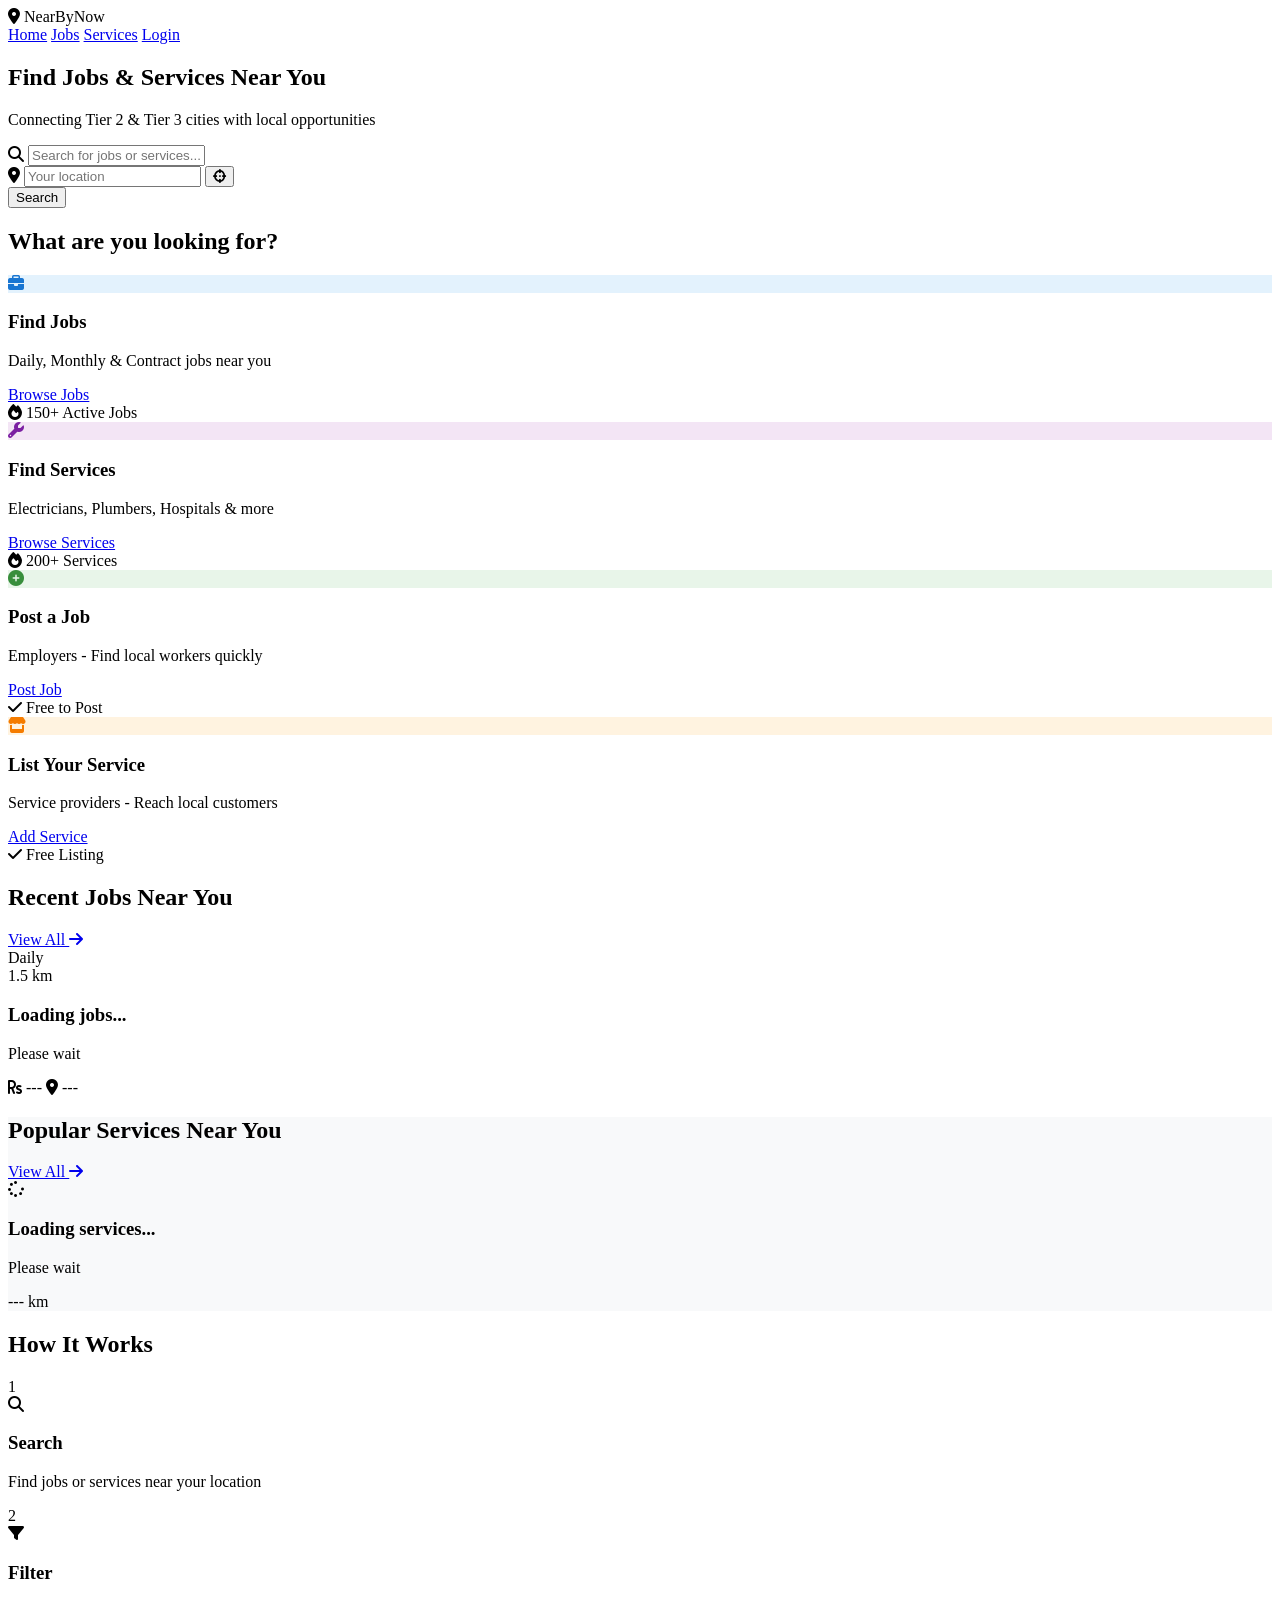
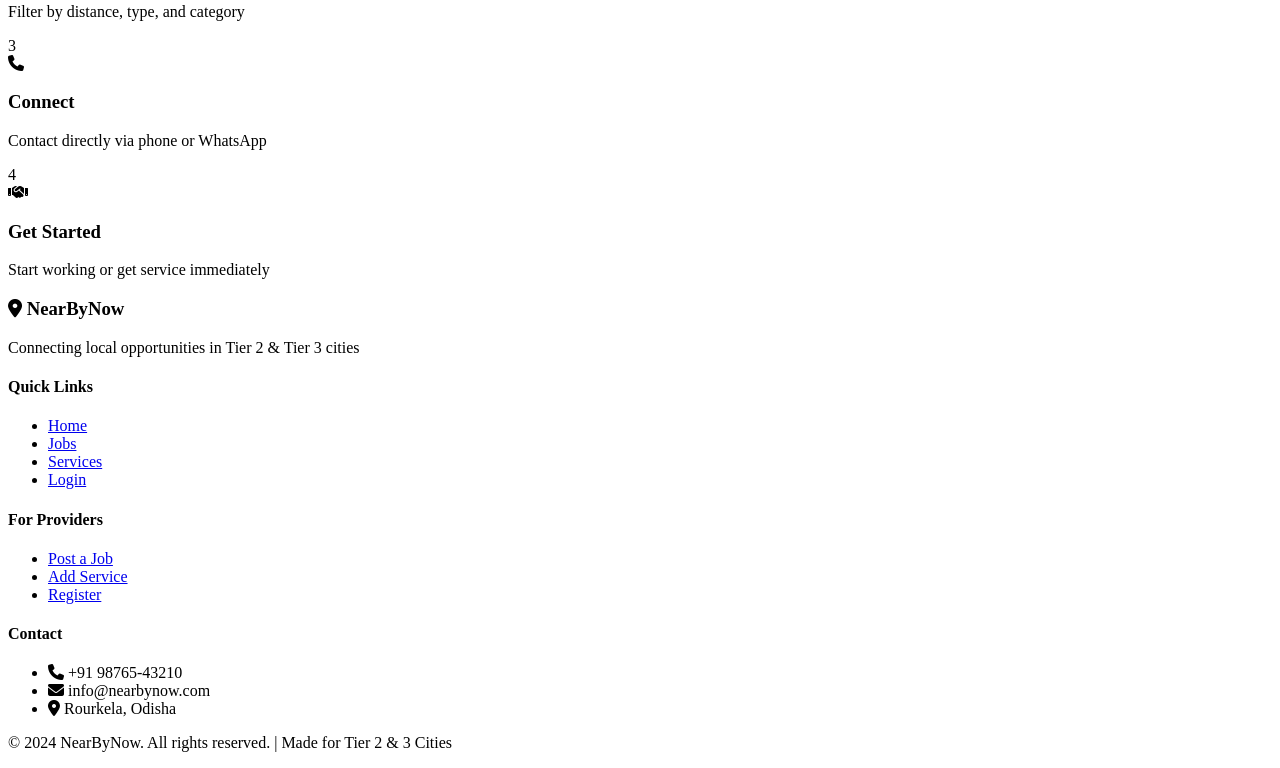
==== index.html @ 81604ba9 "Add files via upload" ====
<!DOCTYPE html>
<html lang="en">
<head>
    <meta charset="UTF-8">
    <meta name="viewport" content="width=device-width, initial-scale=1.0">
    <title>NearByNow - Jobs & Services Near You</title>
    <link rel="stylesheet" href="css/style.css">
    <!-- Font Awesome for Icons -->
    <link rel="stylesheet" href="https://cdnjs.cloudflare.com/ajax/libs/font-awesome/6.4.0/css/all.min.css">
    <!-- Google Fonts -->
    <link href="https://fonts.googleapis.com/css2?family=Poppins:wght@300;400;500;600;700&display=swap" rel="stylesheet">
</head>
<body>
    <!-- Navbar -->
    <nav class="navbar">
        <div class="container">
            <div class="nav-wrapper">
                <div class="logo">
                    <i class="fas fa-map-marker-alt"></i>
                    <span>NearByNow</span>
                </div>
                
                <div class="nav-links" id="navLinks">
                    <a href="index.html" class="active">Home</a>
                    <a href="jobs.html">Jobs</a>
                    <a href="services.html">Services</a>
                    <a href="profile.html" id="profileLink" style="display: none;">Profile</a>
                    <a href="login.html" id="loginLink">Login</a>
                    <button class="btn btn-primary" id="logoutBtn" style="display: none;">Logout</button>
                </div>

                <div class="hamburger" id="hamburger">
                    <span></span>
                    <span></span>
                    <span></span>
                </div>
            </div>
        </div>
    </nav>

    <!-- Hero Section -->
    <section class="hero">
        <div class="container">
            <div class="hero-content">
                <h1>Find Jobs & Services <span class="highlight">Near You</span></h1>
                <p>Connecting Tier 2 & Tier 3 cities with local opportunities</p>
                
                <!-- Search Bar -->
                <div class="search-container">
                    <div class="search-box">
                        <i class="fas fa-search"></i>
                        <input type="text" id="searchInput" placeholder="Search for jobs or services...">
                    </div>
                    <div class="location-box">
                        <i class="fas fa-location-dot"></i>
                        <input type="text" id="locationInput" placeholder="Your location">
                        <button class="btn-location" id="detectLocation">
                            <i class="fas fa-crosshairs"></i>
                        </button>
                    </div>
                    <button class="btn btn-primary btn-search" id="searchBtn">Search</button>
                </div>
            </div>
        </div>
    </section>

    <!-- Quick Access Cards -->
    <section class="quick-access">
        <div class="container">
            <h2 class="section-title">What are you looking for?</h2>
            
            <div class="cards-grid">
                <!-- Jobs Card -->
                <div class="category-card">
                    <div class="card-icon" style="background: #e3f2fd;">
                        <i class="fas fa-briefcase" style="color: #1976d2;"></i>
                    </div>
                    <h3>Find Jobs</h3>
                    <p>Daily, Monthly & Contract jobs near you</p>
                    <a href="jobs.html" class="btn btn-secondary">Browse Jobs</a>
                    <div class="card-stats">
                        <span><i class="fas fa-fire"></i> 150+ Active Jobs</span>
                    </div>
                </div>

                <!-- Services Card -->
                <div class="category-card">
                    <div class="card-icon" style="background: #f3e5f5;">
                        <i class="fas fa-wrench" style="color: #7b1fa2;"></i>
                    </div>
                    <h3>Find Services</h3>
                    <p>Electricians, Plumbers, Hospitals & more</p>
                    <a href="services.html" class="btn btn-secondary">Browse Services</a>
                    <div class="card-stats">
                        <span><i class="fas fa-fire"></i> 200+ Services</span>
                    </div>
                </div>

                <!-- Post Job Card -->
                <div class="category-card">
                    <div class="card-icon" style="background: #e8f5e9;">
                        <i class="fas fa-plus-circle" style="color: #388e3c;"></i>
                    </div>
                    <h3>Post a Job</h3>
                    <p>Employers - Find local workers quickly</p>
                    <a href="post-job.html" class="btn btn-secondary">Post Job</a>
                    <div class="card-stats">
                        <span><i class="fas fa-check"></i> Free to Post</span>
                    </div>
                </div>

                <!-- Post Service Card -->
                <div class="category-card">
                    <div class="card-icon" style="background: #fff3e0;">
                        <i class="fas fa-store" style="color: #f57c00;"></i>
                    </div>
                    <h3>List Your Service</h3>
                    <p>Service providers - Reach local customers</p>
                    <a href="post-service.html" class="btn btn-secondary">Add Service</a>
                    <div class="card-stats">
                        <span><i class="fas fa-check"></i> Free Listing</span>
                    </div>
                </div>
            </div>
        </div>
    </section>

    <!-- Recent Jobs -->
    <section class="recent-section">
        <div class="container">
            <div class="section-header">
                <h2 class="section-title">Recent Jobs Near You</h2>
                <a href="jobs.html" class="view-all">View All <i class="fas fa-arrow-right"></i></a>
            </div>

            <div class="jobs-grid" id="recentJobs">
                <!-- Jobs will be loaded here by JavaScript -->
                <div class="job-card">
                    <div class="job-card-header">
                        <div class="job-type-badge daily">Daily</div>
                        <div class="distance">1.5 km</div>
                    </div>
                    <h3>Loading jobs...</h3>
                    <p class="company">Please wait</p>
                    <div class="job-details">
                        <span><i class="fas fa-rupee-sign"></i> ---</span>
                        <span><i class="fas fa-map-marker-alt"></i> ---</span>
                    </div>
                </div>
            </div>
        </div>
    </section>

    <!-- Recent Services -->
    <section class="recent-section" style="background: #f8f9fa;">
        <div class="container">
            <div class="section-header">
                <h2 class="section-title">Popular Services Near You</h2>
                <a href="services.html" class="view-all">View All <i class="fas fa-arrow-right"></i></a>
            </div>

            <div class="services-grid" id="recentServices">
                <!-- Services will be loaded here by JavaScript -->
                <div class="service-card">
                    <div class="service-icon">
                        <i class="fas fa-spinner fa-spin"></i>
                    </div>
                    <h3>Loading services...</h3>
                    <p>Please wait</p>
                    <div class="service-footer">
                        <span class="distance">--- km</span>
                    </div>
                </div>
            </div>
        </div>
    </section>

    <!-- How It Works -->
    <section class="how-it-works">
        <div class="container">
            <h2 class="section-title">How It Works</h2>
            
            <div class="steps-grid">
                <div class="step-card">
                    <div class="step-number">1</div>
                    <i class="fas fa-search step-icon"></i>
                    <h3>Search</h3>
                    <p>Find jobs or services near your location</p>
                </div>

                <div class="step-card">
                    <div class="step-number">2</div>
                    <i class="fas fa-filter step-icon"></i>
                    <h3>Filter</h3>
                    <p>Filter by distance, type, and category</p>
                </div>

                <div class="step-card">
                    <div class="step-number">3</div>
                    <i class="fas fa-phone step-icon"></i>
                    <h3>Connect</h3>
                    <p>Contact directly via phone or WhatsApp</p>
                </div>

                <div class="step-card">
                    <div class="step-number">4</div>
                    <i class="fas fa-handshake step-icon"></i>
                    <h3>Get Started</h3>
                    <p>Start working or get service immediately</p>
                </div>
            </div>
        </div>
    </section>

    <!-- Footer -->
    <footer class="footer">
        <div class="container">
            <div class="footer-content">
                <div class="footer-section">
                    <h3><i class="fas fa-map-marker-alt"></i> NearByNow</h3>
                    <p>Connecting local opportunities in Tier 2 & Tier 3 cities</p>
                </div>

                <div class="footer-section">
                    <h4>Quick Links</h4>
                    <ul>
                        <li><a href="index.html">Home</a></li>
                        <li><a href="jobs.html">Jobs</a></li>
                        <li><a href="services.html">Services</a></li>
                        <li><a href="login.html">Login</a></li>
                    </ul>
                </div>

                <div class="footer-section">
                    <h4>For Providers</h4>
                    <ul>
                        <li><a href="post-job.html">Post a Job</a></li>
                        <li><a href="post-service.html">Add Service</a></li>
                        <li><a href="register.html">Register</a></li>
                    </ul>
                </div>

                <div class="footer-section">
                    <h4>Contact</h4>
                    <ul>
                        <li><i class="fas fa-phone"></i> +91 98765-43210</li>
                        <li><i class="fas fa-envelope"></i> info@nearbynow.com</li>
                        <li><i class="fas fa-map-marker-alt"></i> Rourkela, Odisha</li>
                    </ul>
                </div>
            </div>

            <div class="footer-bottom">
                <p>&copy; 2024 NearByNow. All rights reserved. | Made for Tier 2 & 3 Cities</p>
            </div>
        </div>
    </footer>

    <!-- JavaScript Files -->
    <script src="data/mockData.js"></script>
    <script src="js/auth.js"></script>
    <script src="js/main.js"></script>
    <script>
        // Load recent jobs and services on homepage
        window.addEventListener('DOMContentLoaded', function() {
            loadRecentJobs();
            loadRecentServices();
        });

        // Load recent jobs
        function loadRecentJobs() {
            const jobsContainer = document.getElementById('recentJobs');
            const recentJobs = mockJobs.slice(0, 3); // Get first 3 jobs

            if (recentJobs.length === 0) {
                jobsContainer.innerHTML = '<p>No jobs available at the moment.</p>';
                return;
            }

            jobsContainer.innerHTML = recentJobs.map(job => `
                <div class="job-card" onclick="window.location.href='job-details.html?id=${job.id}'">
                    <div class="job-card-header">
                        <div class="job-type-badge ${job.type}">${job.type.charAt(0).toUpperCase() + job.type.slice(1)}</div>
                        <div class="distance">${job.distance} km</div>
                    </div>
                    <h3>${job.title}</h3>
                    <p class="company"><i class="fas fa-building"></i> ${job.company}</p>
                    <div class="job-details">
                        <span><i class="fas fa-rupee-sign"></i> ${job.salary}/${job.salaryPeriod}</span>
                        <span><i class="fas fa-map-marker-alt"></i> ${job.location}</span>
                    </div>
                    <div class="job-footer">
                        <span class="posted-date">${job.postedDate}</span>
                        <button class="btn-view">View Details</button>
                    </div>
                </div>
            `).join('');
        }

        // Load recent services
        function loadRecentServices() {
            const servicesContainer = document.getElementById('recentServices');
            const recentServices = mockServices.slice(0, 4); // Get first 4 services

            if (recentServices.length === 0) {
                servicesContainer.innerHTML = '<p>No services available at the moment.</p>';
                return;
            }

            servicesContainer.innerHTML = recentServices.map(service => `
                <div class="service-card" onclick="window.location.href='service-details.html?id=${service.id}'">
                    <div class="service-icon">
                        <i class="fas ${getServiceIcon(service.category)}"></i>
                    </div>
                    <h3>${service.name}</h3>
                    <p>${service.category.charAt(0).toUpperCase() + service.category.slice(1)}</p>
                    <div class="service-footer">
                        <span class="distance"><i class="fas fa-map-marker-alt"></i> ${service.distance} km</span>
                        <span class="phone"><i class="fas fa-phone"></i> Call</span>
                    </div>
                </div>
            `).join('');
        }

        // Get icon based on service category
        function getServiceIcon(category) {
            const icons = {
                'electrician': 'fa-bolt',
                'plumber': 'fa-wrench',
                'painter': 'fa-paint-roller',
                'hospital': 'fa-hospital',
                'bank': 'fa-building-columns',
                'car-washing': 'fa-car',
                'repair': 'fa-screwdriver-wrench',
                'cleaning': 'fa-broom',
                'teaching': 'fa-book'
            };
            return icons[category] || 'fa-tools';
        }

        // Detect location button
        document.getElementById('detectLocation').addEventListener('click', function() {
            if (navigator.geolocation) {
                navigator.geolocation.getCurrentPosition(function(position) {
                    document.getElementById('locationInput').value = 'Current Location';
                    alert('Location detected successfully!');
                }, function(error) {
                    alert('Unable to detect location. Please enter manually.');
                });
            } else {
                alert('Geolocation is not supported by your browser.');
            }
        });

        // Search functionality
        document.getElementById('searchBtn').addEventListener('click', function() {
            const searchTerm = document.getElementById('searchInput').value.toLowerCase();
            const location = document.getElementById('locationInput').value;

            if (!searchTerm) {
                alert('Please enter a search term');
                return;
            }

            // Redirect to jobs or services page based on search
            if (searchTerm.includes('job') || searchTerm.includes('work') || searchTerm.includes('vacancy')) {
                window.location.href = `jobs.html?search=${searchTerm}`;
            } else {
                window.location.href = `services.html?search=${searchTerm}`;
            }
        });
    </script>



</body>
</html>
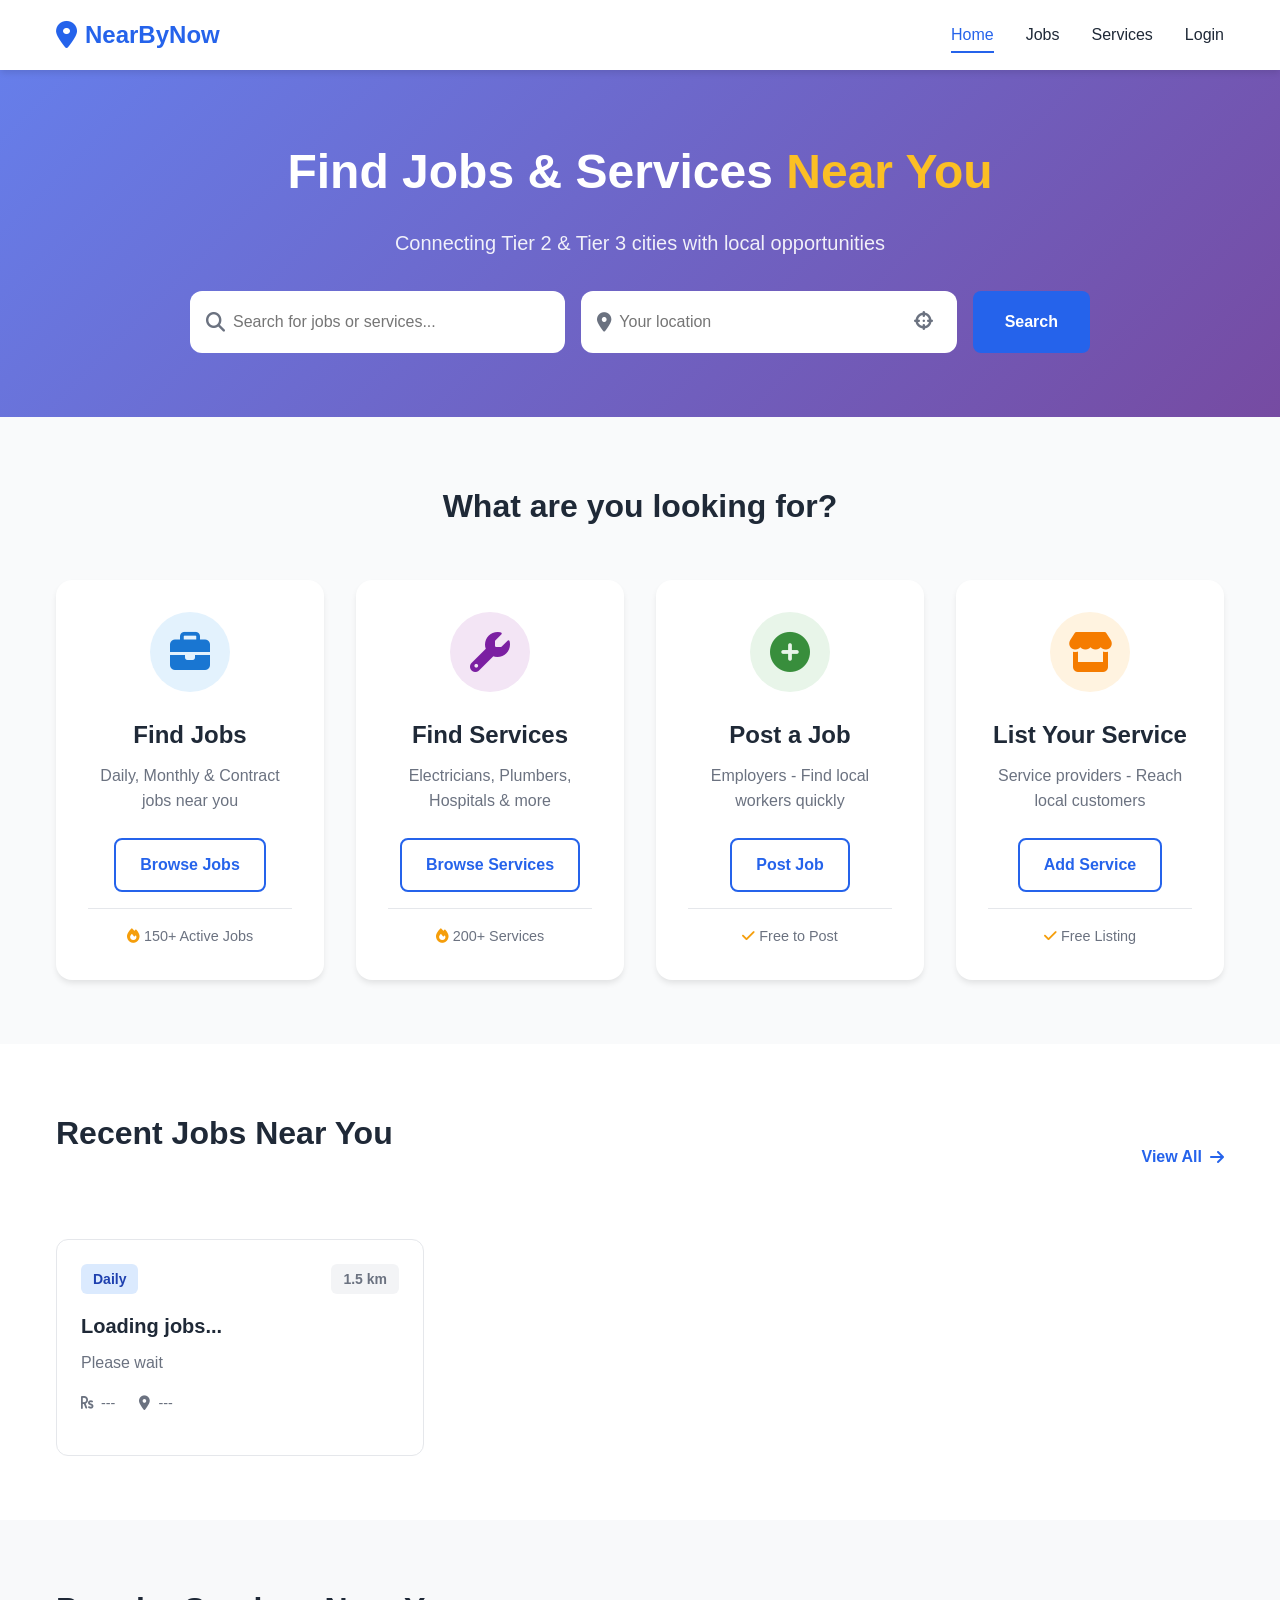
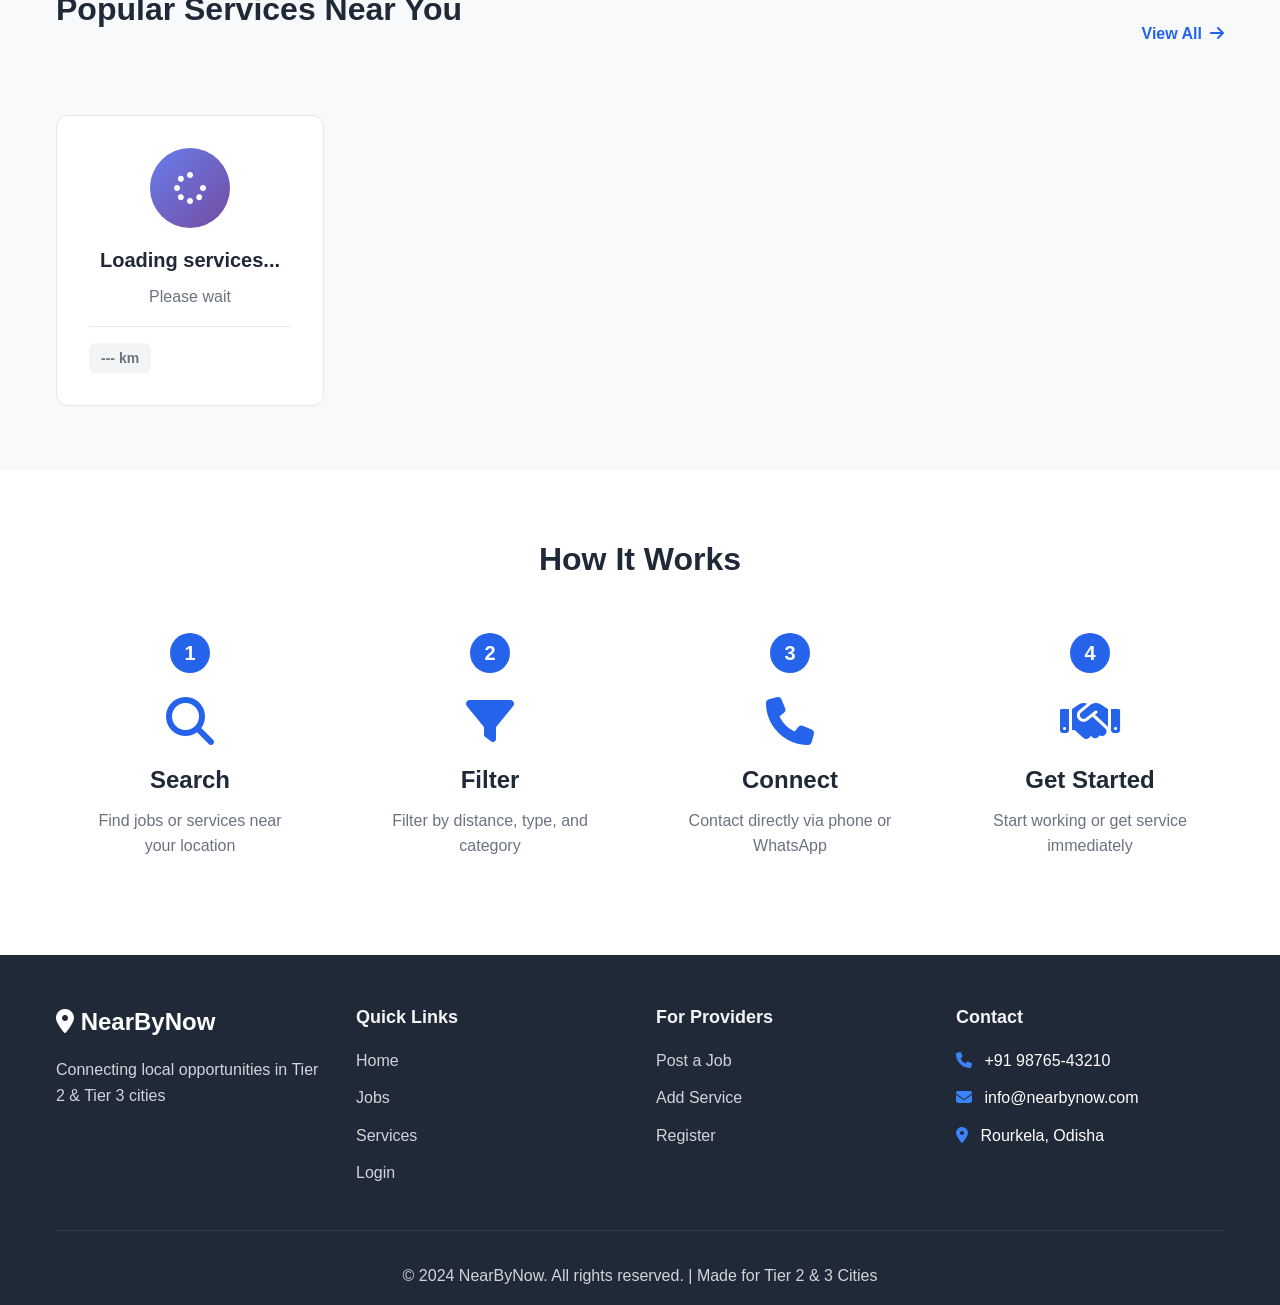
==== commit a610a75c: "Fix HTML encoding issues in index.html" ====
--- a/index.html
+++ b/index.html
@@ -4,7 +4,7 @@
     <meta charset="UTF-8">
     <meta name="viewport" content="width=device-width, initial-scale=1.0">
     <title>NearByNow - Jobs & Services Near You</title>
-    <link rel="stylesheet" href="css/style.css">
+    <link rel="stylesheet" href="style.css">
     <!-- Font Awesome for Icons -->
     <link rel="stylesheet" href="https://cdnjs.cloudflare.com/ajax/libs/font-awesome/6.4.0/css/all.min.css">
     <!-- Google Fonts -->
@@ -374,4 +374,5 @@
 
 
 </body>
-</html>+
+</html>
--- a/style.css
+++ b/style.css
@@ -0,0 +1,769 @@
+/* ===================================
+   GLOBAL STYLES & RESET
+   =================================== */
+* {
+    margin: 0;
+    padding: 0;
+    box-sizing: border-box;
+}
+
+:root {
+    /* Primary Colors */
+    --primary-color: #2563eb;
+    --primary-dark: #1e40af;
+    --primary-light: #3b82f6;
+    
+    /* Secondary Colors */
+    --secondary-color: #10b981;
+    --secondary-dark: #059669;
+    
+    /* Accent Colors */
+    --accent-color: #f59e0b;
+    --danger-color: #ef4444;
+    --success-color: #22c55e;
+    
+    /* Neutral Colors */
+    --text-primary: #1f2937;
+    --text-secondary: #6b7280;
+    --bg-white: #ffffff;
+    --bg-light: #f9fafb;
+    --bg-gray: #f3f4f6;
+    --border-color: #e5e7eb;
+    
+    /* Shadows */
+    --shadow-sm: 0 1px 2px 0 rgba(0, 0, 0, 0.05);
+    --shadow-md: 0 4px 6px -1px rgba(0, 0, 0, 0.1);
+    --shadow-lg: 0 10px 15px -3px rgba(0, 0, 0, 0.1);
+    --shadow-xl: 0 20px 25px -5px rgba(0, 0, 0, 0.1);
+    
+    /* Border Radius */
+    --radius-sm: 0.375rem;
+    --radius-md: 0.5rem;
+    --radius-lg: 0.75rem;
+    --radius-xl: 1rem;
+    
+    /* Spacing */
+    --spacing-xs: 0.5rem;
+    --spacing-sm: 1rem;
+    --spacing-md: 1.5rem;
+    --spacing-lg: 2rem;
+    --spacing-xl: 3rem;
+}
+
+body {
+    font-family: 'Poppins', -apple-system, BlinkMacSystemFont, 'Segoe UI', sans-serif;
+    color: var(--text-primary);
+    background-color: var(--bg-white);
+    line-height: 1.6;
+    overflow-x: hidden;
+}
+
+.container {
+    max-width: 1200px;
+    margin: 0 auto;
+    padding: 0 1rem;
+}
+
+/* ===================================
+   NAVBAR STYLES
+   =================================== */
+.navbar {
+    background: var(--bg-white);
+    box-shadow: var(--shadow-md);
+    position: sticky;
+    top: 0;
+    z-index: 1000;
+    padding: 1rem 0;
+}
+
+.nav-wrapper {
+    display: flex;
+    justify-content: space-between;
+    align-items: center;
+}
+
+.logo {
+    display: flex;
+    align-items: center;
+    gap: 0.5rem;
+    font-size: 1.5rem;
+    font-weight: 700;
+    color: var(--primary-color);
+    cursor: pointer;
+}
+
+.logo i {
+    font-size: 1.75rem;
+}
+
+.nav-links {
+    display: flex;
+    align-items: center;
+    gap: 2rem;
+}
+
+.nav-links a {
+    text-decoration: none;
+    color: var(--text-primary);
+    font-weight: 500;
+    transition: color 0.3s ease;
+    position: relative;
+}
+
+.nav-links a:hover,
+.nav-links a.active {
+    color: var(--primary-color);
+}
+
+.nav-links a.active::after {
+    content: '';
+    position: absolute;
+    bottom: -5px;
+    left: 0;
+    width: 100%;
+    height: 2px;
+    background: var(--primary-color);
+}
+
+/* Hamburger Menu */
+.hamburger {
+    display: none;
+    flex-direction: column;
+    gap: 4px;
+    cursor: pointer;
+    padding: 0.5rem;
+}
+
+.hamburger span {
+    width: 25px;
+    height: 3px;
+    background: var(--text-primary);
+    transition: all 0.3s ease;
+    border-radius: 3px;
+}
+
+/* ===================================
+   BUTTON STYLES
+   =================================== */
+.btn {
+    padding: 0.75rem 1.5rem;
+    border: none;
+    border-radius: var(--radius-md);
+    font-weight: 600;
+    cursor: pointer;
+    transition: all 0.3s ease;
+    text-decoration: none;
+    display: inline-block;
+    font-size: 1rem;
+    font-family: 'Poppins', sans-serif;
+}
+
+.btn-primary {
+    background: var(--primary-color);
+    color: white;
+}
+
+.btn-primary:hover {
+    background: var(--primary-dark);
+    transform: translateY(-2px);
+    box-shadow: var(--shadow-lg);
+}
+
+.btn-secondary {
+    background: transparent;
+    color: var(--primary-color);
+    border: 2px solid var(--primary-color);
+}
+
+.btn-secondary:hover {
+    background: var(--primary-color);
+    color: white;
+}
+
+.btn-location {
+    background: transparent;
+    border: none;
+    color: var(--primary-color);
+    cursor: pointer;
+    padding: 0.5rem;
+    font-size: 1.2rem;
+    transition: color 0.3s ease;
+}
+
+.btn-location:hover {
+    color: var(--primary-dark);
+}
+
+/* ===================================
+   HERO SECTION
+   =================================== */
+.hero {
+    background: linear-gradient(135deg, #667eea 0%, #764ba2 100%);
+    padding: 4rem 0;
+    color: white;
+    text-align: center;
+}
+
+.hero-content h1 {
+    font-size: 3rem;
+    font-weight: 700;
+    margin-bottom: 1rem;
+}
+
+.hero-content .highlight {
+    color: #fbbf24;
+}
+
+.hero-content p {
+    font-size: 1.25rem;
+    margin-bottom: 2rem;
+    opacity: 0.9;
+}
+
+/* Search Container */
+.search-container {
+    display: flex;
+    gap: 1rem;
+    max-width: 900px;
+    margin: 0 auto;
+    flex-wrap: wrap;
+    justify-content: center;
+}
+
+.search-box,
+.location-box {
+    display: flex;
+    align-items: center;
+    background: white;
+    padding: 0.75rem 1rem;
+    border-radius: var(--radius-lg);
+    gap: 0.5rem;
+    flex: 1;
+    min-width: 250px;
+}
+
+.search-box i,
+.location-box i {
+    color: var(--text-secondary);
+    font-size: 1.2rem;
+}
+
+.search-box input,
+.location-box input {
+    border: none;
+    outline: none;
+    flex: 1;
+    font-size: 1rem;
+    font-family: 'Poppins', sans-serif;
+}
+
+.btn-search {
+    padding: 0.75rem 2rem;
+}
+
+/* ===================================
+   QUICK ACCESS SECTION
+   =================================== */
+.quick-access {
+    padding: 4rem 0;
+    background: var(--bg-light);
+}
+
+.section-title {
+    text-align: center;
+    font-size: 2rem;
+    font-weight: 700;
+    margin-bottom: 3rem;
+    color: var(--text-primary);
+}
+
+.cards-grid {
+    display: grid;
+    grid-template-columns: repeat(auto-fit, minmax(260px, 1fr));
+    gap: 2rem;
+}
+
+.category-card {
+    background: white;
+    padding: 2rem;
+    border-radius: var(--radius-xl);
+    box-shadow: var(--shadow-md);
+    text-align: center;
+    transition: all 0.3s ease;
+}
+
+.category-card:hover {
+    transform: translateY(-10px);
+    box-shadow: var(--shadow-xl);
+}
+
+.card-icon {
+    width: 80px;
+    height: 80px;
+    margin: 0 auto 1.5rem;
+    display: flex;
+    align-items: center;
+    justify-content: center;
+    border-radius: 50%;
+    font-size: 2.5rem;
+}
+
+.category-card h3 {
+    font-size: 1.5rem;
+    margin-bottom: 0.5rem;
+    color: var(--text-primary);
+}
+
+.category-card p {
+    color: var(--text-secondary);
+    margin-bottom: 1.5rem;
+}
+
+.card-stats {
+    margin-top: 1rem;
+    padding-top: 1rem;
+    border-top: 1px solid var(--border-color);
+    color: var(--text-secondary);
+    font-size: 0.9rem;
+}
+
+.card-stats i {
+    color: var(--accent-color);
+}
+
+/* ===================================
+   RECENT SECTION (Jobs & Services)
+   =================================== */
+.recent-section {
+    padding: 4rem 0;
+}
+
+.section-header {
+    display: flex;
+    justify-content: space-between;
+    align-items: center;
+    margin-bottom: 2rem;
+}
+
+.view-all {
+    color: var(--primary-color);
+    text-decoration: none;
+    font-weight: 600;
+    display: flex;
+    align-items: center;
+    gap: 0.5rem;
+    transition: gap 0.3s ease;
+}
+
+.view-all:hover {
+    gap: 1rem;
+}
+
+/* Jobs Grid */
+.jobs-grid {
+    display: grid;
+    grid-template-columns: repeat(auto-fill, minmax(320px, 1fr));
+    gap: 2rem;
+}
+
+.job-card {
+    background: white;
+    border: 1px solid var(--border-color);
+    border-radius: var(--radius-lg);
+    padding: 1.5rem;
+    transition: all 0.3s ease;
+    cursor: pointer;
+}
+
+.job-card:hover {
+    box-shadow: var(--shadow-lg);
+    transform: translateY(-5px);
+}
+
+.job-card-header {
+    display: flex;
+    justify-content: space-between;
+    align-items: center;
+    margin-bottom: 1rem;
+}
+
+.job-type-badge {
+    padding: 0.25rem 0.75rem;
+    border-radius: var(--radius-sm);
+    font-size: 0.875rem;
+    font-weight: 600;
+    text-transform: capitalize;
+}
+
+.job-type-badge.daily {
+    background: #dbeafe;
+    color: #1e40af;
+}
+
+.job-type-badge.monthly {
+    background: #dcfce7;
+    color: #166534;
+}
+
+.job-type-badge.contract {
+    background: #fef3c7;
+    color: #92400e;
+}
+
+.distance {
+    background: var(--bg-gray);
+    padding: 0.25rem 0.75rem;
+    border-radius: var(--radius-sm);
+    font-size: 0.875rem;
+    color: var(--text-secondary);
+    font-weight: 600;
+}
+
+.job-card h3 {
+    font-size: 1.25rem;
+    margin-bottom: 0.5rem;
+    color: var(--text-primary);
+}
+
+.company {
+    color: var(--text-secondary);
+    margin-bottom: 1rem;
+    display: flex;
+    align-items: center;
+    gap: 0.5rem;
+}
+
+.job-details {
+    display: flex;
+    gap: 1.5rem;
+    margin-bottom: 1rem;
+    flex-wrap: wrap;
+}
+
+.job-details span {
+    display: flex;
+    align-items: center;
+    gap: 0.5rem;
+    color: var(--text-secondary);
+    font-size: 0.9rem;
+}
+
+.job-footer {
+    display: flex;
+    justify-content: space-between;
+    align-items: center;
+    padding-top: 1rem;
+    border-top: 1px solid var(--border-color);
+}
+
+.posted-date {
+    font-size: 0.875rem;
+    color: var(--text-secondary);
+}
+
+.btn-view {
+    padding: 0.5rem 1rem;
+    background: var(--primary-color);
+    color: white;
+    border: none;
+    border-radius: var(--radius-md);
+    cursor: pointer;
+    font-weight: 600;
+    transition: all 0.3s ease;
+}
+
+.btn-view:hover {
+    background: var(--primary-dark);
+}
+
+/* Services Grid */
+.services-grid {
+    display: grid;
+    grid-template-columns: repeat(auto-fill, minmax(250px, 1fr));
+    gap: 2rem;
+}
+
+.service-card {
+    background: white;
+    border: 1px solid var(--border-color);
+    border-radius: var(--radius-lg);
+    padding: 2rem;
+    text-align: center;
+    transition: all 0.3s ease;
+    cursor: pointer;
+}
+
+.service-card:hover {
+    box-shadow: var(--shadow-lg);
+    transform: translateY(-5px);
+}
+
+.service-icon {
+    width: 80px;
+    height: 80px;
+    margin: 0 auto 1rem;
+    background: linear-gradient(135deg, #667eea 0%, #764ba2 100%);
+    border-radius: 50%;
+    display: flex;
+    align-items: center;
+    justify-content: center;
+    color: white;
+    font-size: 2rem;
+}
+
+.service-card h3 {
+    font-size: 1.25rem;
+    margin-bottom: 0.5rem;
+    color: var(--text-primary);
+}
+
+.service-card p {
+    color: var(--text-secondary);
+    margin-bottom: 1rem;
+}
+
+.service-footer {
+    display: flex;
+    justify-content: space-between;
+    align-items: center;
+    padding-top: 1rem;
+    border-top: 1px solid var(--border-color);
+    font-size: 0.9rem;
+}
+
+.service-footer .phone {
+    color: var(--primary-color);
+    font-weight: 600;
+    cursor: pointer;
+}
+
+/* ===================================
+   HOW IT WORKS SECTION
+   =================================== */
+.how-it-works {
+    padding: 4rem 0;
+    background: white;
+}
+
+.steps-grid {
+    display: grid;
+    grid-template-columns: repeat(auto-fit, minmax(250px, 1fr));
+    gap: 2rem;
+}
+
+.step-card {
+    text-align: center;
+    padding: 2rem;
+    position: relative;
+}
+
+.step-number {
+    position: absolute;
+    top: 0;
+    left: 50%;
+    transform: translateX(-50%);
+    width: 40px;
+    height: 40px;
+    background: var(--primary-color);
+    color: white;
+    border-radius: 50%;
+    display: flex;
+    align-items: center;
+    justify-content: center;
+    font-weight: 700;
+    font-size: 1.25rem;
+}
+
+.step-icon {
+    font-size: 3rem;
+    color: var(--primary-color);
+    margin: 2rem 0 1rem;
+}
+
+.step-card h3 {
+    font-size: 1.5rem;
+    margin-bottom: 0.5rem;
+    color: var(--text-primary);
+}
+
+.step-card p {
+    color: var(--text-secondary);
+}
+
+/* ===================================
+   FOOTER STYLES
+   =================================== */
+.footer {
+    background: var(--text-primary);
+    color: white;
+    padding: 3rem 0 1rem;
+}
+
+.footer-content {
+    display: grid;
+    grid-template-columns: repeat(auto-fit, minmax(250px, 1fr));
+    gap: 2rem;
+    margin-bottom: 2rem;
+}
+
+.footer-section h3 {
+    font-size: 1.5rem;
+    margin-bottom: 1rem;
+}
+
+.footer-section h4 {
+    font-size: 1.125rem;
+    margin-bottom: 1rem;
+    color: #f3f4f6;
+}
+
+.footer-section p {
+    color: #d1d5db;
+    line-height: 1.6;
+}
+
+.footer-section ul {
+    list-style: none;
+}
+
+.footer-section ul li {
+    margin-bottom: 0.75rem;
+}
+
+.footer-section ul li a {
+    color: #d1d5db;
+    text-decoration: none;
+    transition: color 0.3s ease;
+}
+
+.footer-section ul li a:hover {
+    color: white;
+}
+
+.footer-section ul li i {
+    margin-right: 0.5rem;
+    color: var(--primary-light);
+}
+
+.footer-bottom {
+    text-align: center;
+    padding-top: 2rem;
+    border-top: 1px solid rgba(255, 255, 255, 0.1);
+    color: #d1d5db;
+}
+
+/* ===================================
+   RESPONSIVE DESIGN
+   =================================== */
+
+/* Tablet */
+@media (max-width: 768px) {
+    .nav-links {
+        position: fixed;
+        left: -100%;
+        top: 70px;
+        flex-direction: column;
+        background-color: white;
+        width: 100%;
+        text-align: center;
+        transition: 0.3s;
+        box-shadow: var(--shadow-lg);
+        padding: 2rem 0;
+    }
+
+    .nav-links.active {
+        left: 0;
+    }
+
+    .hamburger {
+        display: flex;
+    }
+
+    .hero-content h1 {
+        font-size: 2rem;
+    }
+
+    .hero-content p {
+        font-size: 1rem;
+    }
+
+    .search-container {
+        flex-direction: column;
+    }
+
+    .search-box,
+    .location-box {
+        width: 100%;
+        min-width: auto;
+    }
+
+    .cards-grid {
+        grid-template-columns: 1fr;
+    }
+
+    .jobs-grid {
+        grid-template-columns: 1fr;
+    }
+
+    .services-grid {
+        grid-template-columns: repeat(2, 1fr);
+    }
+
+    .steps-grid {
+        grid-template-columns: 1fr;
+    }
+}
+
+/* Mobile */
+@media (max-width: 480px) {
+    .hero-content h1 {
+        font-size: 1.75rem;
+    }
+
+    .section-title {
+        font-size: 1.5rem;
+    }
+
+    .services-grid {
+        grid-template-columns: 1fr;
+    }
+
+    .footer-content {
+        grid-template-columns: 1fr;
+    }
+
+    .section-header {
+        flex-direction: column;
+        gap: 1rem;
+        align-items: flex-start;
+    }
+}
+
+/* ===================================
+   UTILITY CLASSES
+   =================================== */
+.text-center {
+    text-align: center;
+}
+
+.mt-1 { margin-top: 1rem; }
+.mt-2 { margin-top: 2rem; }
+.mb-1 { margin-bottom: 1rem; }
+.mb-2 { margin-bottom: 2rem; }
+
+.hidden {
+    display: none;
+}
+
+.flex {
+    display: flex;
+}
+
+.flex-center {
+    display: flex;
+    align-items: center;
+    justify-content: center;
+}
+
+.gap-1 { gap: 1rem; }
+.gap-2 { gap: 2rem; }
